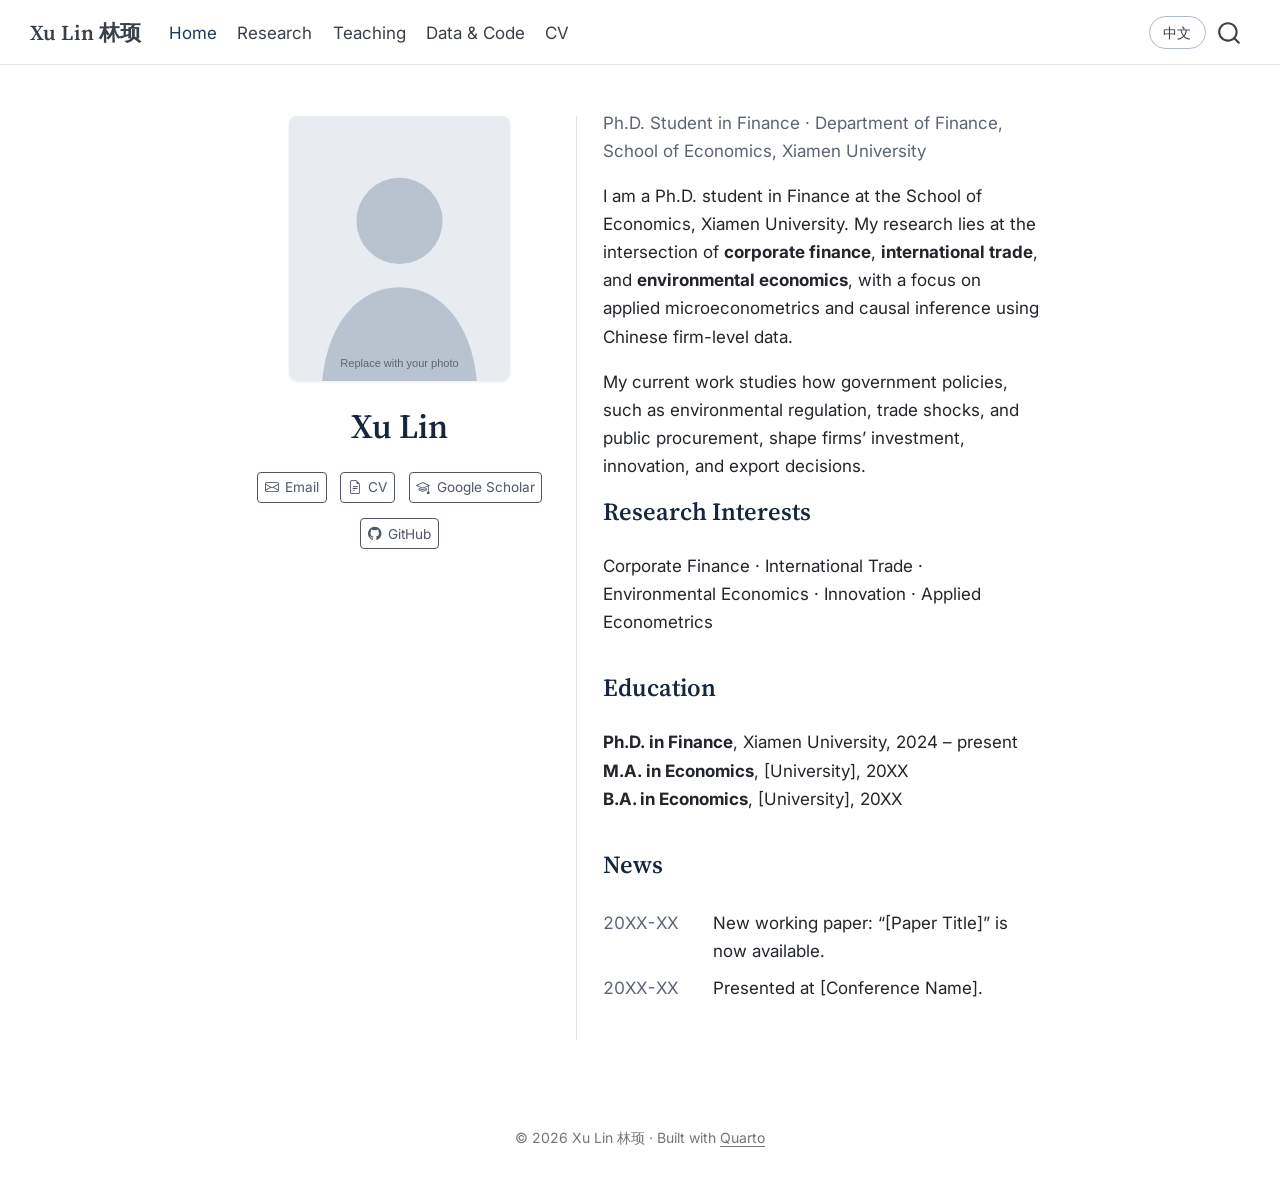
==== docs/index.html @ 536146e5 "Initial version of personal academic website" ====
<!DOCTYPE html>
<html xmlns="http://www.w3.org/1999/xhtml" lang="en" xml:lang="en"><head>

<meta charset="utf-8">
<meta name="generator" content="quarto-1.7.32">

<meta name="viewport" content="width=device-width, initial-scale=1.0, user-scalable=yes">


<title>Xu Lin | Finance, Xiamen University – Xu Lin 林顼</title>
<style>
code{white-space: pre-wrap;}
span.smallcaps{font-variant: small-caps;}
div.columns{display: flex; gap: min(4vw, 1.5em);}
div.column{flex: auto; overflow-x: auto;}
div.hanging-indent{margin-left: 1.5em; text-indent: -1.5em;}
ul.task-list{list-style: none;}
ul.task-list li input[type="checkbox"] {
  width: 0.8em;
  margin: 0 0.8em 0.2em -1em; /* quarto-specific, see https://github.com/quarto-dev/quarto-cli/issues/4556 */ 
  vertical-align: middle;
}
</style>


<script src="site_libs/quarto-nav/quarto-nav.js"></script>
<script src="site_libs/quarto-nav/headroom.min.js"></script>
<script src="site_libs/clipboard/clipboard.min.js"></script>
<script src="site_libs/quarto-search/autocomplete.umd.js"></script>
<script src="site_libs/quarto-search/fuse.min.js"></script>
<script src="site_libs/quarto-search/quarto-search.js"></script>
<meta name="quarto:offset" content="./">
<link href="./images/favicon.svg" rel="icon" type="image/svg+xml">
<script src="site_libs/quarto-html/quarto.js" type="module"></script>
<script src="site_libs/quarto-html/tabsets/tabsets.js" type="module"></script>
<script src="site_libs/quarto-html/popper.min.js"></script>
<script src="site_libs/quarto-html/tippy.umd.min.js"></script>
<link href="site_libs/quarto-html/tippy.css" rel="stylesheet">
<link href="site_libs/quarto-html/quarto-syntax-highlighting-37eea08aefeeee20ff55810ff984fec1.css" rel="stylesheet" id="quarto-text-highlighting-styles">
<script src="site_libs/bootstrap/bootstrap.min.js"></script>
<link href="site_libs/bootstrap/bootstrap-icons.css" rel="stylesheet">
<link href="site_libs/bootstrap/bootstrap-722d9819076e2d762ca7014f597d52ab.min.css" rel="stylesheet" append-hash="true" id="quarto-bootstrap" data-mode="light">
<script id="quarto-search-options" type="application/json">{
  "location": "navbar",
  "copy-button": false,
  "collapse-after": 3,
  "panel-placement": "end",
  "type": "overlay",
  "limit": 50,
  "keyboard-shortcut": [
    "f",
    "/",
    "s"
  ],
  "show-item-context": false,
  "language": {
    "search-no-results-text": "No results",
    "search-matching-documents-text": "matching documents",
    "search-copy-link-title": "Copy link to search",
    "search-hide-matches-text": "Hide additional matches",
    "search-more-match-text": "more match in this document",
    "search-more-matches-text": "more matches in this document",
    "search-clear-button-title": "Clear",
    "search-text-placeholder": "",
    "search-detached-cancel-button-title": "Cancel",
    "search-submit-button-title": "Submit",
    "search-label": "Search"
  }
}</script>
<style>html{ scroll-behavior: smooth; }</style>


</head>

<body class="nav-fixed fullcontent quarto-light">

<div id="quarto-search-results"></div>
  <header id="quarto-header" class="headroom fixed-top">
    <nav class="navbar navbar-expand-lg " data-bs-theme="dark">
      <div class="navbar-container container-fluid">
      <div class="navbar-brand-container mx-auto">
    <a class="navbar-brand" href="./index.html">
    <span class="navbar-title">Xu Lin 林顼</span>
    </a>
  </div>
            <div id="quarto-search" class="" title="Search"></div>
          <button class="navbar-toggler" type="button" data-bs-toggle="collapse" data-bs-target="#navbarCollapse" aria-controls="navbarCollapse" role="menu" aria-expanded="false" aria-label="Toggle navigation" onclick="if (window.quartoToggleHeadroom) { window.quartoToggleHeadroom(); }">
  <span class="navbar-toggler-icon"></span>
</button>
          <div class="collapse navbar-collapse" id="navbarCollapse">
            <ul class="navbar-nav navbar-nav-scroll me-auto">
  <li class="nav-item">
    <a class="nav-link active" href="./index.html" aria-current="page"> 
<span class="menu-text">Home</span></a>
  </li>  
  <li class="nav-item">
    <a class="nav-link" href="./research.html"> 
<span class="menu-text">Research</span></a>
  </li>  
  <li class="nav-item">
    <a class="nav-link" href="./teaching.html"> 
<span class="menu-text">Teaching</span></a>
  </li>  
  <li class="nav-item">
    <a class="nav-link" href="./code.html"> 
<span class="menu-text">Data &amp; Code</span></a>
  </li>  
  <li class="nav-item">
    <a class="nav-link" href="./cv.html"> 
<span class="menu-text">CV</span></a>
  </li>  
  <li class="nav-item">
    <a class="nav-link" href="./zh/index.html"> 
<span class="menu-text">首页</span></a>
  </li>  
  <li class="nav-item">
    <a class="nav-link" href="./zh/research.html"> 
<span class="menu-text">研究</span></a>
  </li>  
  <li class="nav-item">
    <a class="nav-link" href="./zh/teaching.html"> 
<span class="menu-text">教学</span></a>
  </li>  
  <li class="nav-item">
    <a class="nav-link" href="./zh/code.html"> 
<span class="menu-text">数据与代码</span></a>
  </li>  
  <li class="nav-item">
    <a class="nav-link" href="./zh/cv.html"> 
<span class="menu-text">简历</span></a>
  </li>  
</ul>
            <ul class="navbar-nav navbar-nav-scroll ms-auto">
  <li class="nav-item">
    <a class="nav-link" href="./zh/index.html#lang-zh"> 
<span class="menu-text">中文</span></a>
  </li>  
  <li class="nav-item">
    <a class="nav-link" href="./index.html#lang-en"> 
<span class="menu-text">English</span></a>
  </li>  
</ul>
          </div> <!-- /navcollapse -->
            <div class="quarto-navbar-tools">
</div>
      </div> <!-- /container-fluid -->
    </nav>
</header>
<!-- content -->
<div id="quarto-content" class="quarto-container page-columns page-rows-contents page-layout-article page-navbar">
<!-- sidebar -->
<!-- margin-sidebar -->
    
<!-- main -->
<div class="quarto-about-trestles">
  <div class="about-entity">
    <img src="images/profile.svg" class="about-image
  rectangle " style="width: 13em;">
<header id="title-block-header" class="quarto-title-block default">
<div class="quarto-title">
<h1 class="title">Xu Lin</h1>
</div>
<div class="quarto-title-meta">
  </div>
</header>
    <div class="about-links">
  <a href="mailto:your-email@stu.xmu.edu.cn" class="about-link" rel="" target="">
    <i class="bi bi-envelope"></i>
     <span class="about-link-text">Email</span>
  </a>
  <a href="/files/cv-en.pdf" class="about-link" rel="" target="">
    <i class="bi bi-file-earmark-text"></i>
     <span class="about-link-text">CV</span>
  </a>
  <a href="https://scholar.google.com/" class="about-link" rel="" target="">
    <i class="bi bi-mortarboard"></i>
     <span class="about-link-text">Google Scholar</span>
  </a>
  <a href="https://github.com/" class="about-link" rel="" target="">
    <i class="bi bi-github"></i>
     <span class="about-link-text">GitHub</span>
  </a>
</div>
  </div>
  <div class="about-contents"><main class="content" id="quarto-document-content">
<div class="role">
<p>Ph.D.&nbsp;Student in Finance · Department of Finance, School of Economics, Xiamen University</p>
</div>
<p>I am a Ph.D.&nbsp;student in Finance at the School of Economics, Xiamen University. My research lies at the intersection of <strong>corporate finance</strong>, <strong>international trade</strong>, and <strong>environmental economics</strong>, with a focus on applied microeconometrics and causal inference using Chinese firm-level data.</p>
<!-- 用两三句话介绍你的研究问题和方法。下面是写法示例，可以直接改。 -->
<p>My current work studies how government policies, such as environmental regulation, trade shocks, and public procurement, shape firms’ investment, innovation, and export decisions.</p>
<section id="research-interests" class="level2">
<h2 data-anchor-id="research-interests">Research Interests</h2>
<p>Corporate Finance · International Trade · Environmental Economics · Innovation · Applied Econometrics</p>
</section>
<section id="education" class="level2">
<h2 data-anchor-id="education">Education</h2>
<p><strong>Ph.D.&nbsp;in Finance</strong>, Xiamen University, 2024 – present<br>
<strong>M.A.&nbsp;in Economics</strong>, [University], 20XX<br>
<strong>B.A. in Economics</strong>, [University], 20XX</p>
</section>
<section id="news" class="level2 news">
<h2 data-anchor-id="news">News</h2>
<ul>
<li><span class="date">20XX-XX</span> New working paper: “[Paper Title]” is now available.</li>
<li><span class="date">20XX-XX</span> Presented at [Conference Name].</li>
</ul>
</section>


</main></div>
</div>
 <!-- /main -->
<script>
// 语言切换：把「中文 / English」按钮指向当前页面的另一语言版本
// 例：/research.html <-> /zh/research.html
// 按钮的 href 保留 #lang-zh / #lang-en 标记，供 styles.scss 识别；目标页面会忽略这个标记。
(function () {
  var m = window.location.pathname.match(/^(.*?\/)(zh\/)?([^\/]*)$/);
  if (!m) return;
  var base = m[1], page = m[3] || "index.html";
  document.querySelectorAll('.navbar a.nav-link[href*="#lang-zh"]').forEach(function (a) {
    a.href = base + "zh/" + page + "#lang-zh"; a.title = "中文版"; a.lang = "zh";
  });
  document.querySelectorAll('.navbar a.nav-link[href*="#lang-en"]').forEach(function (a) {
    a.href = base + page + "#lang-en"; a.title = "English version"; a.lang = "en";
  });
})();
</script>
<script id="quarto-html-after-body" type="application/javascript">
  window.document.addEventListener("DOMContentLoaded", function (event) {
    const isCodeAnnotation = (el) => {
      for (const clz of el.classList) {
        if (clz.startsWith('code-annotation-')) {                     
          return true;
        }
      }
      return false;
    }
    const onCopySuccess = function(e) {
      // button target
      const button = e.trigger;
      // don't keep focus
      button.blur();
      // flash "checked"
      button.classList.add('code-copy-button-checked');
      var currentTitle = button.getAttribute("title");
      button.setAttribute("title", "Copied!");
      let tooltip;
      if (window.bootstrap) {
        button.setAttribute("data-bs-toggle", "tooltip");
        button.setAttribute("data-bs-placement", "left");
        button.setAttribute("data-bs-title", "Copied!");
        tooltip = new bootstrap.Tooltip(button, 
          { trigger: "manual", 
            customClass: "code-copy-button-tooltip",
            offset: [0, -8]});
        tooltip.show();    
      }
      setTimeout(function() {
        if (tooltip) {
          tooltip.hide();
          button.removeAttribute("data-bs-title");
          button.removeAttribute("data-bs-toggle");
          button.removeAttribute("data-bs-placement");
        }
        button.setAttribute("title", currentTitle);
        button.classList.remove('code-copy-button-checked');
      }, 1000);
      // clear code selection
      e.clearSelection();
    }
    const getTextToCopy = function(trigger) {
        const codeEl = trigger.previousElementSibling.cloneNode(true);
        for (const childEl of codeEl.children) {
          if (isCodeAnnotation(childEl)) {
            childEl.remove();
          }
        }
        return codeEl.innerText;
    }
    const clipboard = new window.ClipboardJS('.code-copy-button:not([data-in-quarto-modal])', {
      text: getTextToCopy
    });
    clipboard.on('success', onCopySuccess);
    if (window.document.getElementById('quarto-embedded-source-code-modal')) {
      const clipboardModal = new window.ClipboardJS('.code-copy-button[data-in-quarto-modal]', {
        text: getTextToCopy,
        container: window.document.getElementById('quarto-embedded-source-code-modal')
      });
      clipboardModal.on('success', onCopySuccess);
    }
      var localhostRegex = new RegExp(/^(?:http|https):\/\/localhost\:?[0-9]*\//);
      var mailtoRegex = new RegExp(/^mailto:/);
        var filterRegex = new RegExp('/' + window.location.host + '/');
      var isInternal = (href) => {
          return filterRegex.test(href) || localhostRegex.test(href) || mailtoRegex.test(href);
      }
      // Inspect non-navigation links and adorn them if external
     var links = window.document.querySelectorAll('a[href]:not(.nav-link):not(.navbar-brand):not(.toc-action):not(.sidebar-link):not(.sidebar-item-toggle):not(.pagination-link):not(.no-external):not([aria-hidden]):not(.dropdown-item):not(.quarto-navigation-tool):not(.about-link)');
      for (var i=0; i<links.length; i++) {
        const link = links[i];
        if (!isInternal(link.href)) {
          // undo the damage that might have been done by quarto-nav.js in the case of
          // links that we want to consider external
          if (link.dataset.originalHref !== undefined) {
            link.href = link.dataset.originalHref;
          }
        }
      }
    function tippyHover(el, contentFn, onTriggerFn, onUntriggerFn) {
      const config = {
        allowHTML: true,
        maxWidth: 500,
        delay: 100,
        arrow: false,
        appendTo: function(el) {
            return el.parentElement;
        },
        interactive: true,
        interactiveBorder: 10,
        theme: 'quarto',
        placement: 'bottom-start',
      };
      if (contentFn) {
        config.content = contentFn;
      }
      if (onTriggerFn) {
        config.onTrigger = onTriggerFn;
      }
      if (onUntriggerFn) {
        config.onUntrigger = onUntriggerFn;
      }
      window.tippy(el, config); 
    }
    const noterefs = window.document.querySelectorAll('a[role="doc-noteref"]');
    for (var i=0; i<noterefs.length; i++) {
      const ref = noterefs[i];
      tippyHover(ref, function() {
        // use id or data attribute instead here
        let href = ref.getAttribute('data-footnote-href') || ref.getAttribute('href');
        try { href = new URL(href).hash; } catch {}
        const id = href.replace(/^#\/?/, "");
        const note = window.document.getElementById(id);
        if (note) {
          return note.innerHTML;
        } else {
          return "";
        }
      });
    }
    const xrefs = window.document.querySelectorAll('a.quarto-xref');
    const processXRef = (id, note) => {
      // Strip column container classes
      const stripColumnClz = (el) => {
        el.classList.remove("page-full", "page-columns");
        if (el.children) {
          for (const child of el.children) {
            stripColumnClz(child);
          }
        }
      }
      stripColumnClz(note)
      if (id === null || id.startsWith('sec-')) {
        // Special case sections, only their first couple elements
        const container = document.createElement("div");
        if (note.children && note.children.length > 2) {
          container.appendChild(note.children[0].cloneNode(true));
          for (let i = 1; i < note.children.length; i++) {
            const child = note.children[i];
            if (child.tagName === "P" && child.innerText === "") {
              continue;
            } else {
              container.appendChild(child.cloneNode(true));
              break;
            }
          }
          if (window.Quarto?.typesetMath) {
            window.Quarto.typesetMath(container);
          }
          return container.innerHTML
        } else {
          if (window.Quarto?.typesetMath) {
            window.Quarto.typesetMath(note);
          }
          return note.innerHTML;
        }
      } else {
        // Remove any anchor links if they are present
        const anchorLink = note.querySelector('a.anchorjs-link');
        if (anchorLink) {
          anchorLink.remove();
        }
        if (window.Quarto?.typesetMath) {
          window.Quarto.typesetMath(note);
        }
        if (note.classList.contains("callout")) {
          return note.outerHTML;
        } else {
          return note.innerHTML;
        }
      }
    }
    for (var i=0; i<xrefs.length; i++) {
      const xref = xrefs[i];
      tippyHover(xref, undefined, function(instance) {
        instance.disable();
        let url = xref.getAttribute('href');
        let hash = undefined; 
        if (url.startsWith('#')) {
          hash = url;
        } else {
          try { hash = new URL(url).hash; } catch {}
        }
        if (hash) {
          const id = hash.replace(/^#\/?/, "");
          const note = window.document.getElementById(id);
          if (note !== null) {
            try {
              const html = processXRef(id, note.cloneNode(true));
              instance.setContent(html);
            } finally {
              instance.enable();
              instance.show();
            }
          } else {
            // See if we can fetch this
            fetch(url.split('#')[0])
            .then(res => res.text())
            .then(html => {
              const parser = new DOMParser();
              const htmlDoc = parser.parseFromString(html, "text/html");
              const note = htmlDoc.getElementById(id);
              if (note !== null) {
                const html = processXRef(id, note);
                instance.setContent(html);
              } 
            }).finally(() => {
              instance.enable();
              instance.show();
            });
          }
        } else {
          // See if we can fetch a full url (with no hash to target)
          // This is a special case and we should probably do some content thinning / targeting
          fetch(url)
          .then(res => res.text())
          .then(html => {
            const parser = new DOMParser();
            const htmlDoc = parser.parseFromString(html, "text/html");
            const note = htmlDoc.querySelector('main.content');
            if (note !== null) {
              // This should only happen for chapter cross references
              // (since there is no id in the URL)
              // remove the first header
              if (note.children.length > 0 && note.children[0].tagName === "HEADER") {
                note.children[0].remove();
              }
              const html = processXRef(null, note);
              instance.setContent(html);
            } 
          }).finally(() => {
            instance.enable();
            instance.show();
          });
        }
      }, function(instance) {
      });
    }
        let selectedAnnoteEl;
        const selectorForAnnotation = ( cell, annotation) => {
          let cellAttr = 'data-code-cell="' + cell + '"';
          let lineAttr = 'data-code-annotation="' +  annotation + '"';
          const selector = 'span[' + cellAttr + '][' + lineAttr + ']';
          return selector;
        }
        const selectCodeLines = (annoteEl) => {
          const doc = window.document;
          const targetCell = annoteEl.getAttribute("data-target-cell");
          const targetAnnotation = annoteEl.getAttribute("data-target-annotation");
          const annoteSpan = window.document.querySelector(selectorForAnnotation(targetCell, targetAnnotation));
          const lines = annoteSpan.getAttribute("data-code-lines").split(",");
          const lineIds = lines.map((line) => {
            return targetCell + "-" + line;
          })
          let top = null;
          let height = null;
          let parent = null;
          if (lineIds.length > 0) {
              //compute the position of the single el (top and bottom and make a div)
              const el = window.document.getElementById(lineIds[0]);
              top = el.offsetTop;
              height = el.offsetHeight;
              parent = el.parentElement.parentElement;
            if (lineIds.length > 1) {
              const lastEl = window.document.getElementById(lineIds[lineIds.length - 1]);
              const bottom = lastEl.offsetTop + lastEl.offsetHeight;
              height = bottom - top;
            }
            if (top !== null && height !== null && parent !== null) {
              // cook up a div (if necessary) and position it 
              let div = window.document.getElementById("code-annotation-line-highlight");
              if (div === null) {
                div = window.document.createElement("div");
                div.setAttribute("id", "code-annotation-line-highlight");
                div.style.position = 'absolute';
                parent.appendChild(div);
              }
              div.style.top = top - 2 + "px";
              div.style.height = height + 4 + "px";
              div.style.left = 0;
              let gutterDiv = window.document.getElementById("code-annotation-line-highlight-gutter");
              if (gutterDiv === null) {
                gutterDiv = window.document.createElement("div");
                gutterDiv.setAttribute("id", "code-annotation-line-highlight-gutter");
                gutterDiv.style.position = 'absolute';
                const codeCell = window.document.getElementById(targetCell);
                const gutter = codeCell.querySelector('.code-annotation-gutter');
                gutter.appendChild(gutterDiv);
              }
              gutterDiv.style.top = top - 2 + "px";
              gutterDiv.style.height = height + 4 + "px";
            }
            selectedAnnoteEl = annoteEl;
          }
        };
        const unselectCodeLines = () => {
          const elementsIds = ["code-annotation-line-highlight", "code-annotation-line-highlight-gutter"];
          elementsIds.forEach((elId) => {
            const div = window.document.getElementById(elId);
            if (div) {
              div.remove();
            }
          });
          selectedAnnoteEl = undefined;
        };
          // Handle positioning of the toggle
      window.addEventListener(
        "resize",
        throttle(() => {
          elRect = undefined;
          if (selectedAnnoteEl) {
            selectCodeLines(selectedAnnoteEl);
          }
        }, 10)
      );
      function throttle(fn, ms) {
      let throttle = false;
      let timer;
        return (...args) => {
          if(!throttle) { // first call gets through
              fn.apply(this, args);
              throttle = true;
          } else { // all the others get throttled
              if(timer) clearTimeout(timer); // cancel #2
              timer = setTimeout(() => {
                fn.apply(this, args);
                timer = throttle = false;
              }, ms);
          }
        };
      }
        // Attach click handler to the DT
        const annoteDls = window.document.querySelectorAll('dt[data-target-cell]');
        for (const annoteDlNode of annoteDls) {
          annoteDlNode.addEventListener('click', (event) => {
            const clickedEl = event.target;
            if (clickedEl !== selectedAnnoteEl) {
              unselectCodeLines();
              const activeEl = window.document.querySelector('dt[data-target-cell].code-annotation-active');
              if (activeEl) {
                activeEl.classList.remove('code-annotation-active');
              }
              selectCodeLines(clickedEl);
              clickedEl.classList.add('code-annotation-active');
            } else {
              // Unselect the line
              unselectCodeLines();
              clickedEl.classList.remove('code-annotation-active');
            }
          });
        }
    const findCites = (el) => {
      const parentEl = el.parentElement;
      if (parentEl) {
        const cites = parentEl.dataset.cites;
        if (cites) {
          return {
            el,
            cites: cites.split(' ')
          };
        } else {
          return findCites(el.parentElement)
        }
      } else {
        return undefined;
      }
    };
    var bibliorefs = window.document.querySelectorAll('a[role="doc-biblioref"]');
    for (var i=0; i<bibliorefs.length; i++) {
      const ref = bibliorefs[i];
      const citeInfo = findCites(ref);
      if (citeInfo) {
        tippyHover(citeInfo.el, function() {
          var popup = window.document.createElement('div');
          citeInfo.cites.forEach(function(cite) {
            var citeDiv = window.document.createElement('div');
            citeDiv.classList.add('hanging-indent');
            citeDiv.classList.add('csl-entry');
            var biblioDiv = window.document.getElementById('ref-' + cite);
            if (biblioDiv) {
              citeDiv.innerHTML = biblioDiv.innerHTML;
            }
            popup.appendChild(citeDiv);
          });
          return popup.innerHTML;
        });
      }
    }
  });
  </script>
</div> <!-- /content -->
<footer class="footer">
  <div class="nav-footer">
    <div class="nav-footer-left">
      &nbsp;
    </div>   
    <div class="nav-footer-center">
<p>© 2026 Xu Lin 林顼 · Built with <a href="https://quarto.org">Quarto</a></p>
</div>
    <div class="nav-footer-right">
      &nbsp;
    </div>
  </div>
</footer>




<script src="site_libs/quarto-html/zenscroll-min.js"></script>
</body></html>
---- docs/site_libs/quarto-html/tippy.css ----
.tippy-box[data-animation=fade][data-state=hidden]{opacity:0}[data-tippy-root]{max-width:calc(100vw - 10px)}.tippy-box{position:relative;background-color:#333;color:#fff;border-radius:4px;font-size:14px;line-height:1.4;white-space:normal;outline:0;transition-property:transform,visibility,opacity}.tippy-box[data-placement^=top]>.tippy-arrow{bottom:0}.tippy-box[data-placement^=top]>.tippy-arrow:before{bottom:-7px;left:0;border-width:8px 8px 0;border-top-color:initial;transform-origin:center top}.tippy-box[data-placement^=bottom]>.tippy-arrow{top:0}.tippy-box[data-placement^=bottom]>.tippy-arrow:before{top:-7px;left:0;border-width:0 8px 8px;border-bottom-color:initial;transform-origin:center bottom}.tippy-box[data-placement^=left]>.tippy-arrow{right:0}.tippy-box[data-placement^=left]>.tippy-arrow:before{border-width:8px 0 8px 8px;border-left-color:initial;right:-7px;transform-origin:center left}.tippy-box[data-placement^=right]>.tippy-arrow{left:0}.tippy-box[data-placement^=right]>.tippy-arrow:before{left:-7px;border-width:8px 8px 8px 0;border-right-color:initial;transform-origin:center right}.tippy-box[data-inertia][data-state=visible]{transition-timing-function:cubic-bezier(.54,1.5,.38,1.11)}.tippy-arrow{width:16px;height:16px;color:#333}.tippy-arrow:before{content:"";position:absolute;border-color:transparent;border-style:solid}.tippy-content{position:relative;padding:5px 9px;z-index:1}
---- docs/site_libs/quarto-html/quarto-syntax-highlighting-37eea08aefeeee20ff55810ff984fec1.css ----
/* quarto syntax highlight colors */
:root {
  --quarto-hl-ot-color: #003B4F;
  --quarto-hl-at-color: #657422;
  --quarto-hl-ss-color: #20794D;
  --quarto-hl-an-color: #5E5E5E;
  --quarto-hl-fu-color: #4758AB;
  --quarto-hl-st-color: #20794D;
  --quarto-hl-cf-color: #003B4F;
  --quarto-hl-op-color: #5E5E5E;
  --quarto-hl-er-color: #AD0000;
  --quarto-hl-bn-color: #AD0000;
  --quarto-hl-al-color: #AD0000;
  --quarto-hl-va-color: #111111;
  --quarto-hl-bu-color: inherit;
  --quarto-hl-ex-color: inherit;
  --quarto-hl-pp-color: #AD0000;
  --quarto-hl-in-color: #5E5E5E;
  --quarto-hl-vs-color: #20794D;
  --quarto-hl-wa-color: #5E5E5E;
  --quarto-hl-do-color: #5E5E5E;
  --quarto-hl-im-color: #00769E;
  --quarto-hl-ch-color: #20794D;
  --quarto-hl-dt-color: #AD0000;
  --quarto-hl-fl-color: #AD0000;
  --quarto-hl-co-color: #5E5E5E;
  --quarto-hl-cv-color: #5E5E5E;
  --quarto-hl-cn-color: #8f5902;
  --quarto-hl-sc-color: #5E5E5E;
  --quarto-hl-dv-color: #AD0000;
  --quarto-hl-kw-color: #003B4F;
}

/* other quarto variables */
:root {
  --quarto-font-monospace: SFMono-Regular, Menlo, Monaco, Consolas, "Liberation Mono", "Courier New", monospace;
}

/* syntax highlight based on Pandoc's rules */
pre > code.sourceCode > span {
  color: #003B4F;
}

code.sourceCode > span {
  color: #003B4F;
}

div.sourceCode,
div.sourceCode pre.sourceCode {
  color: #003B4F;
}

/* Normal */
code span {
  color: #003B4F;
}

/* Alert */
code span.al {
  color: #AD0000;
  font-style: inherit;
}

/* Annotation */
code span.an {
  color: #5E5E5E;
  font-style: inherit;
}

/* Attribute */
code span.at {
  color: #657422;
  font-style: inherit;
}

/* BaseN */
code span.bn {
  color: #AD0000;
  font-style: inherit;
}

/* BuiltIn */
code span.bu {
  font-style: inherit;
}

/* ControlFlow */
code span.cf {
  color: #003B4F;
  font-weight: bold;
  font-style: inherit;
}

/* Char */
code span.ch {
  color: #20794D;
  font-style: inherit;
}

/* Constant */
code span.cn {
  color: #8f5902;
  font-style: inherit;
}

/* Comment */
code span.co {
  color: #5E5E5E;
  font-style: inherit;
}

/* CommentVar */
code span.cv {
  color: #5E5E5E;
  font-style: italic;
}

/* Documentation */
code span.do {
  color: #5E5E5E;
  font-style: italic;
}

/* DataType */
code span.dt {
  color: #AD0000;
  font-style: inherit;
}

/* DecVal */
code span.dv {
  color: #AD0000;
  font-style: inherit;
}

/* Error */
code span.er {
  color: #AD0000;
  font-style: inherit;
}

/* Extension */
code span.ex {
  font-style: inherit;
}

/* Float */
code span.fl {
  color: #AD0000;
  font-style: inherit;
}

/* Function */
code span.fu {
  color: #4758AB;
  font-style: inherit;
}

/* Import */
code span.im {
  color: #00769E;
  font-style: inherit;
}

/* Information */
code span.in {
  color: #5E5E5E;
  font-style: inherit;
}

/* Keyword */
code span.kw {
  color: #003B4F;
  font-weight: bold;
  font-style: inherit;
}

/* Operator */
code span.op {
  color: #5E5E5E;
  font-style: inherit;
}

/* Other */
code span.ot {
  color: #003B4F;
  font-style: inherit;
}

/* Preprocessor */
code span.pp {
  color: #AD0000;
  font-style: inherit;
}

/* SpecialChar */
code span.sc {
  color: #5E5E5E;
  font-style: inherit;
}

/* SpecialString */
code span.ss {
  color: #20794D;
  font-style: inherit;
}

/* String */
code span.st {
  color: #20794D;
  font-style: inherit;
}

/* Variable */
code span.va {
  color: #111111;
  font-style: inherit;
}

/* VerbatimString */
code span.vs {
  color: #20794D;
  font-style: inherit;
}

/* Warning */
code span.wa {
  color: #5E5E5E;
  font-style: italic;
}

.prevent-inlining {
  content: "</";
}

/*# sourceMappingURL=27d3d809615f7771493d095567f04340.css.map */
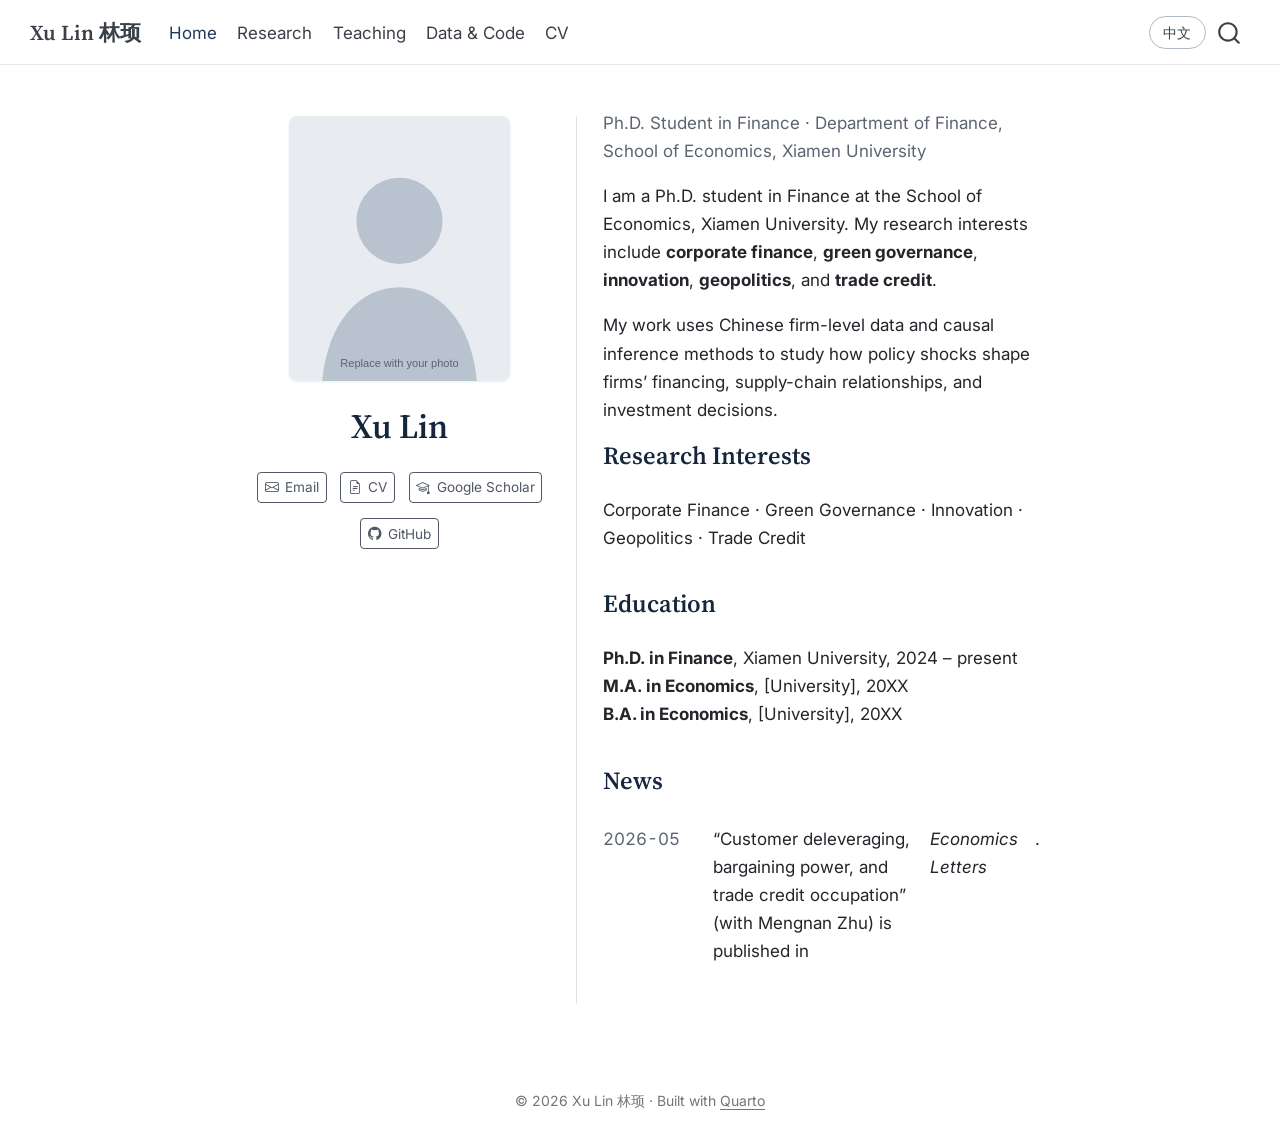
==== commit cf3abccc: "Add Economics Letters publication and update research interests" ====
--- a/docs/index.html
+++ b/docs/index.html
@@ -176,7 +176,7 @@
     <i class="bi bi-mortarboard"></i>
      <span class="about-link-text">Google Scholar</span>
   </a>
-  <a href="https://github.com/" class="about-link" rel="" target="">
+  <a href="https://github.com/linixity" class="about-link" rel="" target="">
     <i class="bi bi-github"></i>
      <span class="about-link-text">GitHub</span>
   </a>
@@ -186,12 +186,12 @@
 <div class="role">
 <p>Ph.D.&nbsp;Student in Finance · Department of Finance, School of Economics, Xiamen University</p>
 </div>
-<p>I am a Ph.D.&nbsp;student in Finance at the School of Economics, Xiamen University. My research lies at the intersection of <strong>corporate finance</strong>, <strong>international trade</strong>, and <strong>environmental economics</strong>, with a focus on applied microeconometrics and causal inference using Chinese firm-level data.</p>
+<p>I am a Ph.D.&nbsp;student in Finance at the School of Economics, Xiamen University. My research interests include <strong>corporate finance</strong>, <strong>green governance</strong>, <strong>innovation</strong>, <strong>geopolitics</strong>, and <strong>trade credit</strong>.</p>
 <!-- 用两三句话介绍你的研究问题和方法。下面是写法示例，可以直接改。 -->
-<p>My current work studies how government policies, such as environmental regulation, trade shocks, and public procurement, shape firms’ investment, innovation, and export decisions.</p>
+<p>My work uses Chinese firm-level data and causal inference methods to study how policy shocks shape firms’ financing, supply-chain relationships, and investment decisions.</p>
 <section id="research-interests" class="level2">
 <h2 data-anchor-id="research-interests">Research Interests</h2>
-<p>Corporate Finance · International Trade · Environmental Economics · Innovation · Applied Econometrics</p>
+<p>Corporate Finance · Green Governance · Innovation · Geopolitics · Trade Credit</p>
 </section>
 <section id="education" class="level2">
 <h2 data-anchor-id="education">Education</h2>
@@ -202,8 +202,7 @@
 <section id="news" class="level2 news">
 <h2 data-anchor-id="news">News</h2>
 <ul>
-<li><span class="date">20XX-XX</span> New working paper: “[Paper Title]” is now available.</li>
-<li><span class="date">20XX-XX</span> Presented at [Conference Name].</li>
+<li><span class="date">2026-05</span> “Customer deleveraging, bargaining power, and trade credit occupation” (with Mengnan Zhu) is published in <em>Economics Letters</em>.</li>
 </ul>
 </section>
 
@@ -292,7 +291,7 @@
     }
       var localhostRegex = new RegExp(/^(?:http|https):\/\/localhost\:?[0-9]*\//);
       var mailtoRegex = new RegExp(/^mailto:/);
-        var filterRegex = new RegExp('/' + window.location.host + '/');
+        var filterRegex = new RegExp("https:\/\/linixity\.github\.io");
       var isInternal = (href) => {
           return filterRegex.test(href) || localhostRegex.test(href) || mailtoRegex.test(href);
       }
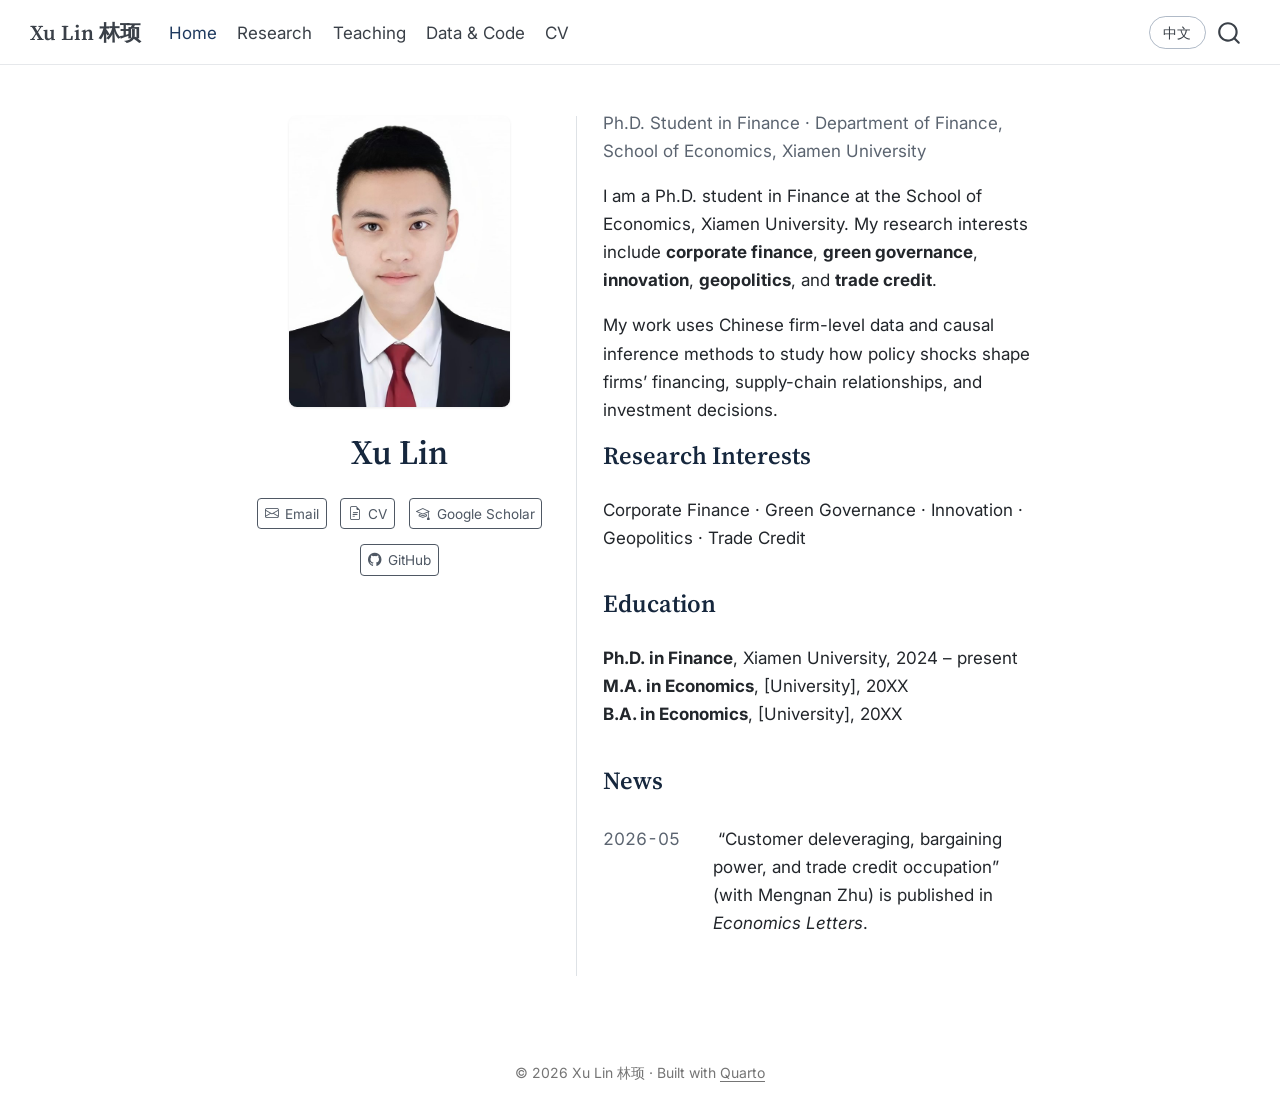
==== commit a5aaf9a5: "Add profile photo, email, and fix news layout" ====
--- a/docs/index.html
+++ b/docs/index.html
@@ -39,7 +39,7 @@
 <link href="site_libs/quarto-html/quarto-syntax-highlighting-37eea08aefeeee20ff55810ff984fec1.css" rel="stylesheet" id="quarto-text-highlighting-styles">
 <script src="site_libs/bootstrap/bootstrap.min.js"></script>
 <link href="site_libs/bootstrap/bootstrap-icons.css" rel="stylesheet">
-<link href="site_libs/bootstrap/bootstrap-722d9819076e2d762ca7014f597d52ab.min.css" rel="stylesheet" append-hash="true" id="quarto-bootstrap" data-mode="light">
+<link href="site_libs/bootstrap/bootstrap-3d5f1d3b222dee1b0be355c22443f136.min.css" rel="stylesheet" append-hash="true" id="quarto-bootstrap" data-mode="light">
 <script id="quarto-search-options" type="application/json">{
   "location": "navbar",
   "copy-button": false,
@@ -154,7 +154,7 @@
 <!-- main -->
 <div class="quarto-about-trestles">
   <div class="about-entity">
-    <img src="images/profile.svg" class="about-image
+    <img src="images/profile.jpg" class="about-image
   rectangle " style="width: 13em;">
 <header id="title-block-header" class="quarto-title-block default">
 <div class="quarto-title">
@@ -164,7 +164,7 @@
   </div>
 </header>
     <div class="about-links">
-  <a href="mailto:your-email@stu.xmu.edu.cn" class="about-link" rel="" target="">
+  <a href="mailto:15606089705@163.com" class="about-link" rel="" target="">
     <i class="bi bi-envelope"></i>
      <span class="about-link-text">Email</span>
   </a>
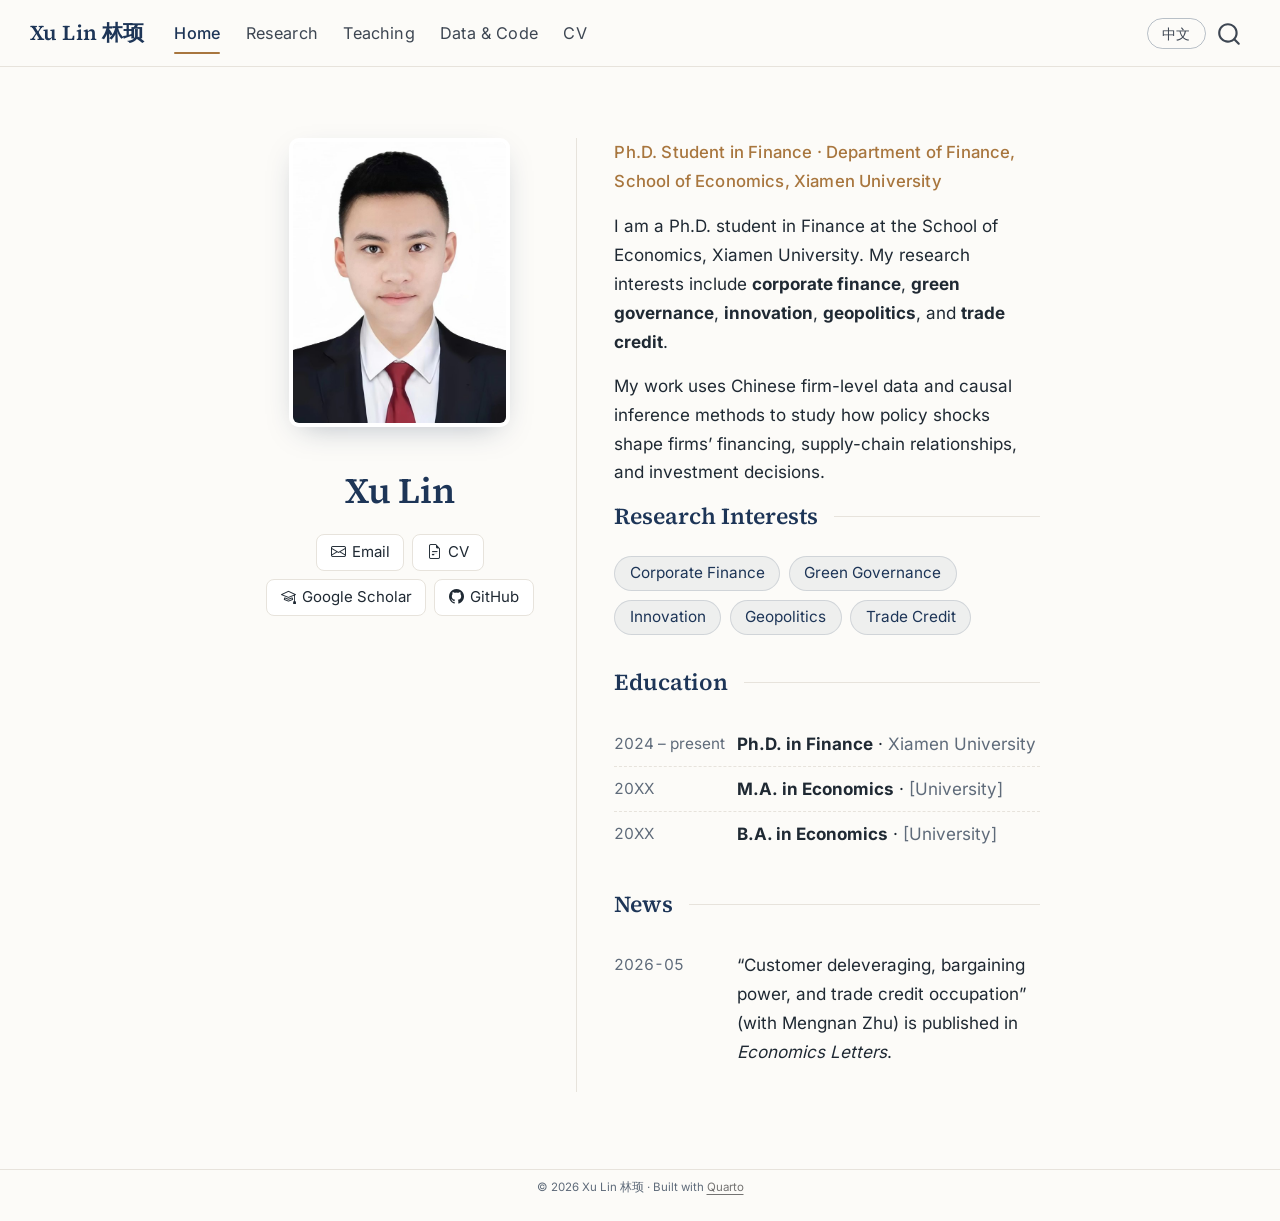
==== commit dd1fb931: "Redesign: typography, self-hosted fonts, tags, timeline, publication card" ====
--- a/docs/index.html
+++ b/docs/index.html
@@ -39,7 +39,7 @@
 <link href="site_libs/quarto-html/quarto-syntax-highlighting-37eea08aefeeee20ff55810ff984fec1.css" rel="stylesheet" id="quarto-text-highlighting-styles">
 <script src="site_libs/bootstrap/bootstrap.min.js"></script>
 <link href="site_libs/bootstrap/bootstrap-icons.css" rel="stylesheet">
-<link href="site_libs/bootstrap/bootstrap-3d5f1d3b222dee1b0be355c22443f136.min.css" rel="stylesheet" append-hash="true" id="quarto-bootstrap" data-mode="light">
+<link href="site_libs/bootstrap/bootstrap-1c0b671b7806911411376e25a3329b81.min.css" rel="stylesheet" append-hash="true" id="quarto-bootstrap" data-mode="light">
 <script id="quarto-search-options" type="application/json">{
   "location": "navbar",
   "copy-button": false,
@@ -191,22 +191,30 @@
 <p>My work uses Chinese firm-level data and causal inference methods to study how policy shocks shape firms’ financing, supply-chain relationships, and investment decisions.</p>
 <section id="research-interests" class="level2">
 <h2 data-anchor-id="research-interests">Research Interests</h2>
-<p>Corporate Finance · Green Governance · Innovation · Geopolitics · Trade Credit</p>
+<div class="tags">
+<p><span class="tag">Corporate Finance</span> <span class="tag">Green Governance</span> <span class="tag">Innovation</span> <span class="tag">Geopolitics</span> <span class="tag">Trade Credit</span></p>
+</div>
 </section>
 <section id="education" class="level2">
 <h2 data-anchor-id="education">Education</h2>
-<p><strong>Ph.D.&nbsp;in Finance</strong>, Xiamen University, 2024 – present<br>
-<strong>M.A.&nbsp;in Economics</strong>, [University], 20XX<br>
-<strong>B.A. in Economics</strong>, [University], 20XX</p>
+<div class="timeline">
+<ul>
+<li><span class="date">2024 – present</span> <strong>Ph.D.&nbsp;in Finance</strong> · <span class="inst">Xiamen University</span></li>
+<li><span class="date">20XX</span> <strong>M.A.&nbsp;in Economics</strong> · <span class="inst">[University]</span></li>
+<li><span class="date">20XX</span> <strong>B.A. in Economics</strong> · <span class="inst">[University]</span></li>
+</ul>
+</div>
 </section>
-<section id="news" class="level2 news">
+<section id="news" class="level2">
 <h2 data-anchor-id="news">News</h2>
+<div class="news">
 <ul>
 <li><span class="date">2026-05</span> “Customer deleveraging, bargaining power, and trade credit occupation” (with Mengnan Zhu) is published in <em>Economics Letters</em>.</li>
 </ul>
+</div>
+
+
 </section>
-
-
 </main></div>
 </div>
  <!-- /main -->
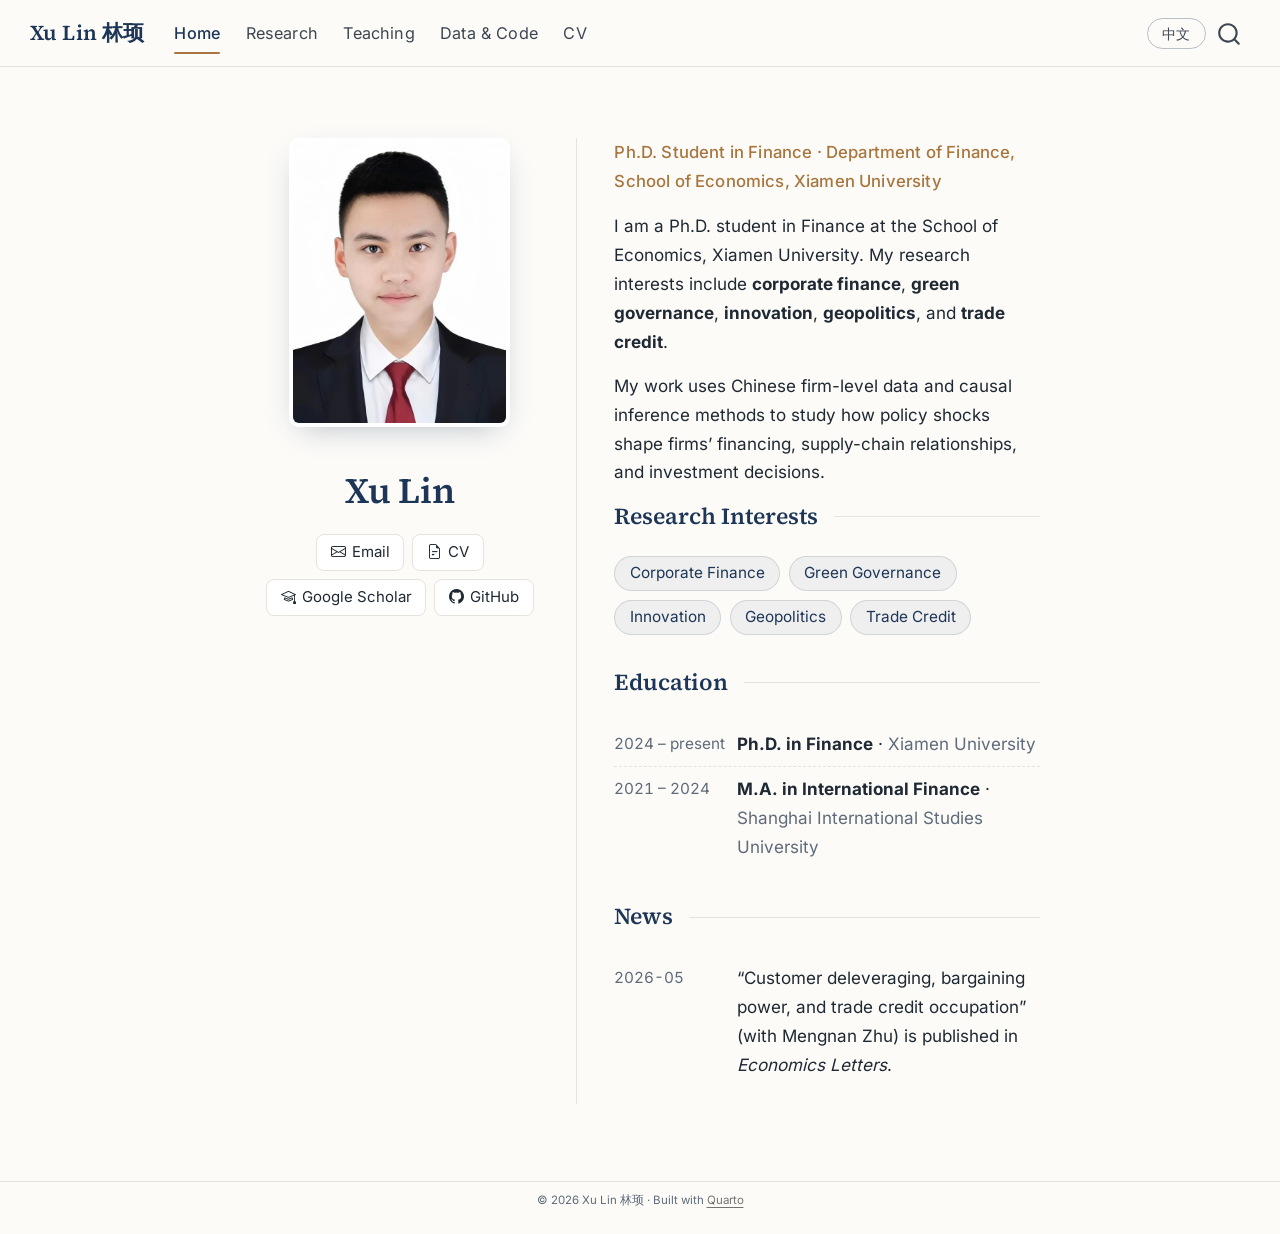
==== commit 6c9819f0: "Update education: SISU master's degree" ====
--- a/docs/index.html
+++ b/docs/index.html
@@ -200,8 +200,7 @@
 <div class="timeline">
 <ul>
 <li><span class="date">2024 – present</span> <strong>Ph.D.&nbsp;in Finance</strong> · <span class="inst">Xiamen University</span></li>
-<li><span class="date">20XX</span> <strong>M.A.&nbsp;in Economics</strong> · <span class="inst">[University]</span></li>
-<li><span class="date">20XX</span> <strong>B.A. in Economics</strong> · <span class="inst">[University]</span></li>
+<li><span class="date">2021 – 2024</span> <strong>M.A.&nbsp;in International Finance</strong> · <span class="inst">Shanghai International Studies University</span></li>
 </ul>
 </div>
 </section>
